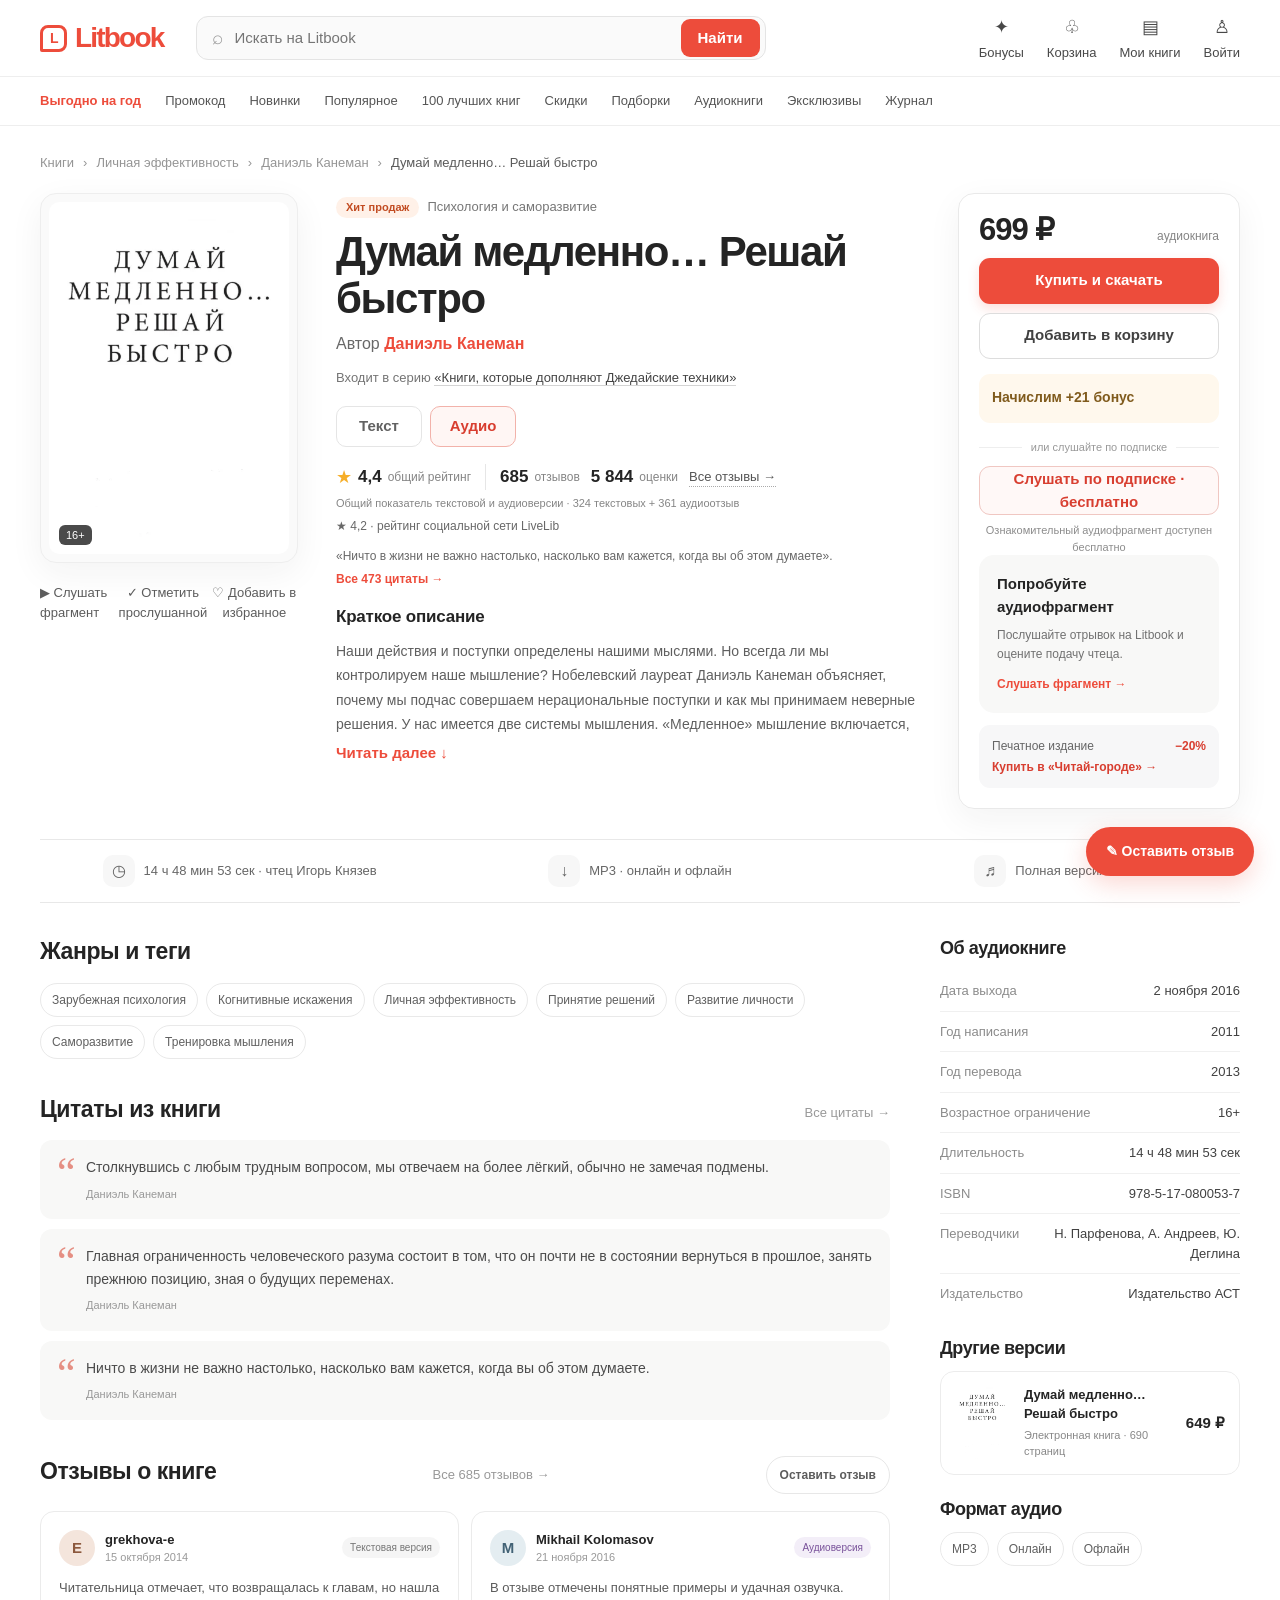
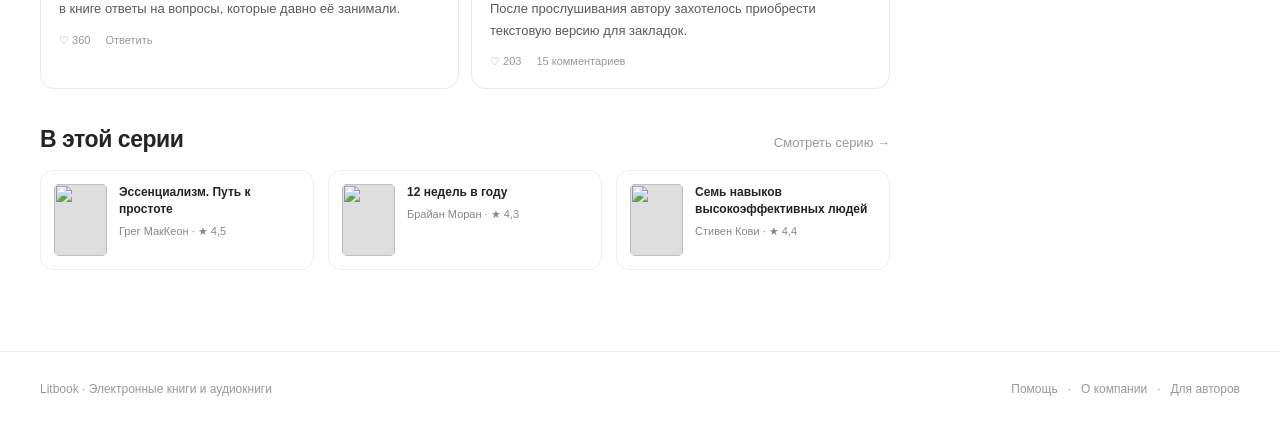
==== audiobook.html @ 92c844e2 "Add files via upload" ====
<!doctype html>
<html lang="ru">
<head>
  <meta charset="utf-8">
  <meta name="viewport" content="width=device-width, initial-scale=1">
  <meta name="theme-color" content="#fff">
  <meta name="robots" content="noindex, nofollow, noarchive, nosnippet, noimageindex">
  <meta name="googlebot" content="noindex, nofollow, noarchive, nosnippet, noimageindex">
  <link rel="stylesheet" href="review-modal.css">
  <script src="review-modal.js" defer></script>
  <title>Думай медленно… Решай быстро — аудиокнига</title>
  <style>
    :root {
      --ink: #242424;
      --muted: #777b80;
      --line: #e8e8e8;
      --soft: #f6f6f5;
      --red: #ed4c3b;
      --red-dark: #d83e30;
      --green: #37845d;
      --radius: 18px;
      --shadow: 0 10px 34px rgba(32, 35, 38, .055);
    }
    * { box-sizing: border-box; }
    html { scroll-behavior: smooth; }
    body {
      margin: 0;
      background: #fff;
      color: var(--ink);
      font-family: Inter, -apple-system, BlinkMacSystemFont, "Segoe UI", Roboto, Arial, sans-serif;
      font-size: 15px;
      line-height: 1.5;
    }
    button, input { font: inherit; }
    button { cursor: pointer; }
    a { color: inherit; text-decoration: none; }
    .container { width: min(1200px, calc(100% - 48px)); margin: 0 auto; }
    .topbar { border-bottom: 1px solid #eee; background: #fff; }
    .topbar-inner { height: 76px; display: flex; align-items: center; gap: 32px; }
    .brand { display: inline-flex; align-items: center; gap: 8px; color: var(--red); font-size: 28px; font-weight: 800; letter-spacing: -1.8px; }
    .brand-mark { width: 27px; height: 27px; border: 3px solid currentColor; border-radius: 8px 8px 8px 2px; display: inline-grid; place-items: center; font-size: 14px; line-height: 1; }
    .search { flex: 1; display: flex; align-items: center; max-width: 570px; height: 44px; border: 1px solid #e4e4e4; border-radius: 12px; background: #fafafa; padding: 0 5px 0 15px; color: #9a9a9a; }
    .search .glass { font-size: 19px; margin-right: 10px; }
    .search input { flex: 1; min-width: 0; border: 0; outline: 0; background: transparent; color: var(--ink); }
    .search button { border: 0; border-radius: 9px; background: var(--red); color: white; font-weight: 650; padding: 8px 17px; }
    .header-actions { margin-left: auto; display: flex; align-items: center; gap: 23px; white-space: nowrap; }
    .head-link { color: #484848; font-size: 13px; display: grid; justify-items: center; gap: 2px; }
    .head-link span:first-child { font-size: 18px; }
    .nav-wrap { border-bottom: 1px solid #eee; }
    .nav { min-height: 48px; display: flex; align-items: center; gap: 24px; overflow-x: auto; white-space: nowrap; scrollbar-width: none; color: #555; font-size: 13px; }
    .nav::-webkit-scrollbar { display: none; }
    .nav a:first-child { color: var(--red); font-weight: 650; }
    .breadcrumbs { display: flex; gap: 9px; align-items: center; margin: 27px 0 20px; color: #959595; font-size: 13px; }
    .breadcrumbs a:hover, .author-link:hover { color: var(--red); }
    .breadcrumbs .current { color: #5b5b5b; overflow: hidden; text-overflow: ellipsis; white-space: nowrap; }
    .hero { display: grid; grid-template-columns: 258px minmax(0, 1fr) 282px; align-items: start; gap: 38px; }
    .cover-frame { position: relative; padding: 8px; border: 1px solid #eee; border-radius: 16px; background: #fafafa; box-shadow: var(--shadow); }
    .cover-frame img { display: block; width: 100%; aspect-ratio: 0.68; object-fit: cover; border-radius: 10px; background: linear-gradient(145deg, #7b713e, #d4cdb0 46%, #553a21); }
    .cover-age { position: absolute; left: 18px; bottom: 17px; border-radius: 6px; background: rgba(24,24,24,.78); color: #fff; padding: 2px 7px; font-size: 11px; }
    .cover-actions { display: flex; justify-content: space-between; margin-top: 14px; }
    .text-action { border: 0; background: transparent; color: #5d5d5d; padding: 6px 0; font-size: 13px; }
    .text-action:hover { color: var(--red); }
    .eyebrow { display: flex; align-items: center; gap: 8px; color: #777; font-size: 13px; margin: 4px 0 10px; }
    .badge { display: inline-flex; align-items: center; border-radius: 999px; padding: 4px 10px; font-size: 11px; line-height: 1.2; font-weight: 700; }
    .badge.hot { color: #c24c22; background: #fff1e8; }
    h1 { margin: 0 0 9px; max-width: 620px; font-size: clamp(30px, 3.3vw, 42px); line-height: 1.13; letter-spacing: -1.4px; font-weight: 750; }
    .author-line { margin-bottom: 12px; color: #686868; font-size: 16px; }
    .author-link { color: var(--red); font-weight: 600; }
    .author-link-button { border:0; padding:0; background:transparent; color:var(--red); font:inherit; font-weight:600; cursor:pointer; }
    .author-link-button:hover { text-decoration:underline; }
    .series { color: #747474; font-size: 13px; }
    .series a { color: #444; border-bottom: 1px solid #d4d4d4; }
    .formats { display: flex; gap: 8px; margin: 19px 0 17px; }
    .format { min-width: 86px; padding: 8px 15px; border: 1px solid #e5e5e5; border-radius: 10px; background: #fff; color: #626262; text-align: center; font-weight: 600; }
    .format.active { border-color: #f2b2aa; background: #fff6f4; color: var(--red-dark); }
    .ratings { display: flex; align-items: center; flex-wrap: wrap; gap: 11px; }
    .combined-rating-note { flex-basis: 100%; margin-top: -7px; color: #858585; font-size: 11px; }
    .social-rating-line { flex-basis: 100%; margin-top: -5px; color: #686868; font-size: 12px; }
    .quote-teaser { display:flex; flex-wrap:wrap; align-items:baseline; gap:5px 11px; margin-top:12px; color:#686868; font-size:12px; }
    .quote-teaser a { color:var(--red); font-weight:700; white-space:nowrap; }
    .print-offer { margin-top:12px; padding:12px 13px; border-radius:11px; background:#f7f7f8; display:grid; grid-template-columns:1fr auto; gap:3px 9px; align-items:center; }
    .print-offer strong { color:var(--red-dark); font-size:12px; }
    .print-offer span { color:#666; font-size:12px; }
    .print-offer a { grid-column:1/-1; color:var(--red-dark); font-size:12px; font-weight:700; }
    .rating { display: inline-flex; align-items: center; gap: 6px; }
    .star { color: #f6ae29; font-size: 18px; }
    .rating strong { font-size: 17px; }
    .rating small, .rating-muted { color: #858585; font-size: 12px; }
    .rating-separator { width: 1px; height: 26px; background: #e6e6e6; margin: 0 3px; }
    .review-link { color: #555; font-size: 13px; border-bottom: 1px dotted #aaa; }
    .description { margin: 25px 0 0; color: #5f5f5f; font-size: 14px; line-height: 1.72; }
    .brief-heading { margin: 18px 0 -13px; font-size: 17px; letter-spacing: -.2px; }
    .read-more { display: inline-block; margin-top: 6px; color: var(--red); border: 0; background: transparent; padding: 0; font-weight: 650; }
    .buy-card { border: 1px solid #e9e9e9; border-radius: 16px; padding: 20px; box-shadow: var(--shadow); }
    .price-row { display: flex; justify-content: space-between; align-items: baseline; margin-bottom: 13px; }
    .price { font-size: 31px; line-height: 1; font-weight: 750; letter-spacing: -1px; }
    .old-price { color: #aaa; font-size: 14px; text-decoration: line-through; }
    .primary-btn, .secondary-btn, .sub-btn { width: 100%; border-radius: 11px; min-height: 46px; font-weight: 700; }
    .primary-btn { border: 0; background: var(--red); color: #fff; box-shadow: 0 5px 12px rgba(237,76,59,.18); }
    .primary-btn:hover { background: var(--red-dark); }
    .secondary-btn { margin-top: 9px; border: 1px solid #ddd; color: #414141; background: #fff; }
    .secondary-btn:hover { border-color: #aaa; }
    .bonus-note { margin-top: 15px; padding: 13px; border-radius: 11px; background: #fff8ed; color: #6d5733; font-size: 12px; line-height: 1.45; }
    .bonus-note strong { display: block; color: #805b1d; font-size: 14px; margin-bottom: 3px; }
    .sub-divider { display: flex; align-items: center; gap: 9px; margin: 16px 0 11px; color: #999; font-size: 11px; }
    .sub-divider::before, .sub-divider::after { content: ""; height: 1px; flex: 1; background: #eee; }
    .sub-btn { border: 1px solid #f0c7c2; color: var(--red-dark); background: #fff8f7; }
    .sub-caption { margin: 7px 0 0; text-align: center; font-size: 11px; color: #8d8d8d; }
    .feature-strip { display: grid; grid-template-columns: repeat(4, 1fr); gap: 1px; margin: 30px 0 34px; padding: 15px 0; border-top: 1px solid var(--line); border-bottom: 1px solid var(--line); }
    .feature-strip { grid-template-columns: repeat(3, 1fr); }
    .feature { display: flex; align-items: center; justify-content: center; gap: 9px; color: #666; font-size: 13px; }
    .feature-icon { display: grid; place-items: center; width: 32px; height: 32px; border-radius: 10px; background: #f7f7f7; color: #636363; font-size: 16px; }
    .main-grid { display: grid; grid-template-columns: minmax(0, 1fr) 300px; gap: 50px; align-items: start; }
    .section { margin-bottom: 36px; }
    .section-heading { display: flex; align-items: baseline; justify-content: space-between; margin: 0 0 17px; }
    h2 { margin: 0; font-size: 23px; letter-spacing: -.45px; line-height: 1.25; }
    .section-sub { color: #999; font-size: 13px; }
    .about-card { padding: 23px 25px; border: 1px solid #eee; border-radius: var(--radius); background: #fff; }
    .about-card p { margin: 0; color: #565656; line-height: 1.72; }
    .about-card .intro { color: #313131; font-size: 16px; font-weight: 600; margin-bottom: 10px; }
    .metadata { margin: 0; }
    .metadata-row { display: grid; grid-template-columns: 145px 1fr; gap: 12px; padding: 10px 0; border-bottom: 1px solid #f0f0f0; }
    .metadata-row:last-child { border-bottom: 0; }
    .metadata dt { color: #8b8b8b; font-size: 13px; }
    .metadata dd { margin: 0; color: #414141; font-size: 13px; }
    .tag-list { display: flex; flex-wrap: wrap; gap: 8px; }
    .tag { padding: 7px 11px; border: 1px solid #e9e9e9; border-radius: 999px; color: #606060; font-size: 12px; background: #fff; }
    .tag:hover { border-color: #f2b2aa; color: var(--red-dark); }
    .quote-list { display: grid; gap: 10px; }
    .quote { position: relative; margin: 0; padding: 16px 18px 16px 46px; border-radius: 12px; background: #f8f8f7; color: #4b4b4b; font-size: 14px; line-height: 1.6; }
    .quote::before { content: "“"; position: absolute; left: 17px; top: 8px; color: #e58f83; font: 42px Georgia, serif; }
    .quote cite { display: block; margin-top: 7px; color: #999; font-size: 11px; font-style: normal; }
    .version-card { display: flex; gap: 15px; align-items: center; padding: 14px; border: 1px solid #ececec; border-radius: 14px; }
    a.version-card:hover { border-color: #f2b2aa; }
    .mini-cover { width: 54px; height: 72px; border-radius: 6px; object-fit: cover; background: #ccc; }
    .version-content { flex: 1; }
    .version-content strong { display: block; font-size: 13px; line-height: 1.4; }
    .version-content small { display: block; margin-top: 4px; color: #888; font-size: 11px; }
    .version-price { font-weight: 700; white-space: nowrap; }
    .review-card { padding: 18px; border: 1px solid #ebebeb; border-radius: 14px; background: #fff; }
    .review-head { display: flex; align-items: center; gap: 10px; margin-bottom: 11px; }
    .avatar { display: grid; place-items: center; width: 36px; height: 36px; border-radius: 50%; background: #f4e5dc; color: #8c583d; font-weight: 700; }
    .reviewer { font-size: 13px; font-weight: 650; }
    .review-date { color: #999; font-size: 11px; }
    .review-stars { margin-left: auto; color: #f3aa29; letter-spacing: 1px; font-size: 12px; }
    .preview-format { margin-left: auto; padding: 3px 8px; border-radius: 999px; background: #f5f5f5; color: #777; font-size: 10px; white-space: nowrap; }
    .preview-format.audio { background: #f3eef8; color: #79529a; }
    .review-card p { margin: 0; color: #5b5b5b; font-size: 13px; line-height: 1.65; }
    .review-footer { display: flex; gap: 15px; margin-top: 12px; color: #999; font-size: 11px; }
    .reviews-grid { display: grid; grid-template-columns: repeat(2, 1fr); gap: 12px; }
    .side-panel { position: sticky; top: 18px; }
    .side-panel .section { margin-bottom: 23px; }
    .side-panel h2 { font-size: 18px; margin-bottom: 12px; }
    .side-panel .metadata-row { grid-template-columns: 1fr auto; gap: 6px; }
    .side-panel .metadata dd { text-align: right; }
    .read-card { padding: 18px; border-radius: 15px; background: #f8f8f7; }
    .read-card h3 { margin: 0 0 8px; font-size: 15px; }
    .read-card p { margin: 0; color: #717171; font-size: 12px; line-height: 1.55; }
    .read-card .small-button { display: inline-block; margin-top: 12px; color: var(--red); font-size: 12px; font-weight: 700; }
    .related-row { display: grid; grid-template-columns: repeat(3, 1fr); gap: 14px; }
    .related-book { display: flex; gap: 12px; padding: 13px; border: 1px solid #eee; border-radius: 13px; }
    .related-book img { width: 53px; height: 72px; border-radius: 5px; object-fit: cover; background: #ddd; }
    .related-book strong { display: block; font-size: 12px; line-height: 1.4; }
    .related-book small { display: block; margin-top: 5px; color: #888; font-size: 11px; }
    .footer { margin-top: 45px; padding: 28px 0; border-top: 1px solid #eee; color: #999; font-size: 12px; }
    .footer-inner { display: flex; justify-content: space-between; gap: 16px; }
    .toast { position: fixed; z-index: 5; left: 50%; bottom: 22px; transform: translate(-50%, 20px); opacity: 0; pointer-events: none; background: #242424; color: #fff; padding: 11px 16px; border-radius: 10px; box-shadow: var(--shadow); transition: .22s ease; font-size: 13px; }
    .toast.show { transform: translate(-50%, 0); opacity: 1; }
    @media (max-width: 980px) {
      .container { width: min(100% - 32px, 760px); }
      .topbar-inner { gap: 18px; }
      .header-actions { gap: 14px; }
      .head-link span:last-child { display: none; }
      .hero { grid-template-columns: 220px minmax(0, 1fr); gap: 26px; }
      .buy-card { grid-column: 2; display: grid; grid-template-columns: 1fr 1fr; gap: 8px 14px; align-items: center; }
      .price-row { margin: 0; }
      .primary-btn, .secondary-btn { margin: 0; }
      .bonus-note, .sub-divider, .sub-btn, .sub-caption { grid-column: 1 / -1; }
      .main-grid { grid-template-columns: minmax(0, 1fr) 250px; gap: 25px; }
    }
    @media (max-width: 680px) {
      .container { width: calc(100% - 32px); }
      .topbar-inner { height: 64px; gap: 14px; }
      .brand { font-size: 24px; }
      .brand-mark { width: 24px; height: 24px; }
      .search { height: 39px; padding-left: 10px; }
      .search input { width: 60px; font-size: 12px; }
      .search button { padding: 7px 10px; font-size: 12px; }
      .header-actions { gap: 12px; }
      .head-link span:first-child { font-size: 16px; }
      .nav { gap: 20px; min-height: 42px; }
      .breadcrumbs { margin: 19px 0 16px; font-size: 11px; }
      .hero { grid-template-columns: 110px minmax(0, 1fr); gap: 17px; }
      .cover-frame { padding: 4px; border-radius: 10px; }
      .cover-frame img { border-radius: 6px; }
      .cover-age { left: 8px; bottom: 8px; font-size: 9px; padding: 1px 5px; }
      .cover-actions { flex-direction: column; align-items: flex-start; margin-top: 6px; }
      .text-action { font-size: 11px; padding: 3px 0; }
      .eyebrow { font-size: 11px; margin-top: 0; margin-bottom: 7px; }
      .badge { font-size: 9px; padding: 4px 7px; }
      h1 { font-size: 25px; letter-spacing: -.7px; }
      .author-line { font-size: 13px; margin-bottom: 7px; }
      .series { font-size: 11px; }
      .formats { margin: 11px 0; }
      .format { min-width: 64px; padding: 6px 10px; font-size: 12px; }
      .ratings { gap: 7px; }
      .rating { gap: 3px; }
      .rating strong { font-size: 14px; }
      .rating small { font-size: 10px; }
      .star { font-size: 14px; }
      .rating-separator { height: 19px; }
      .review-link { font-size: 10px; }
      .description { grid-column: 1 / -1; margin-top: 17px; font-size: 13px; }
      .buy-card { grid-column: 1 / -1; display: block; padding: 16px; }
      .price-row { margin-bottom: 13px; }
      .primary-btn { width: 100%; }
      .secondary-btn { width: 100%; margin-top: 9px; }
      .bonus-note { margin-top: 12px; }
      .feature-strip { grid-template-columns: repeat(2, 1fr); gap: 13px 5px; margin: 23px 0 27px; padding: 14px 0; }
      .feature { justify-content: flex-start; font-size: 11px; }
      .feature-icon { width: 28px; height: 28px; font-size: 14px; }
      .main-grid { display: flex; flex-direction: column; gap: 0; }
      .side-panel { position: static; display: contents; }
      .section { margin-bottom: 27px; }
      .section-heading { margin-bottom: 12px; }
      h2 { font-size: 20px; }
      .about-card { padding: 17px; }
      .about-card .intro { font-size: 14px; }
      .about-card p { font-size: 13px; }
      .metadata-row { grid-template-columns: 118px 1fr; }
      .metadata-row dt, .metadata-row dd { font-size: 12px; }
      .reviews-grid { grid-template-columns: 1fr; }
      .related-row { grid-template-columns: 1fr; }
      .footer-inner { flex-direction: column; }
    }
  </style>
</head>
<body>
  <header class="topbar">
    <div class="container topbar-inner">
      <a class="brand" href="#top" aria-label="Litbook"><span class="brand-mark">L</span>Litbook</a>
      <form class="search" role="search" onsubmit="event.preventDefault(); showToast('Поиск по книгам');">
        <span class="glass" aria-hidden="true">⌕</span>
        <input type="search" aria-label="Искать книги" placeholder="Искать на Litbook">
        <button type="submit">Найти</button>
      </form>
      <div class="header-actions">
        <a class="head-link" href="#bonuses"><span>✦</span><span>Бонусы</span></a>
        <a class="head-link" href="#buy"><span>♧</span><span>Корзина</span></a>
        <a class="head-link" href="#top"><span>▤</span><span>Мои книги</span></a>
        <a class="head-link" href="#top"><span>♙</span><span>Войти</span></a>
      </div>
    </div>
  </header>
  <div class="nav-wrap">
    <nav class="container nav" aria-label="Основное меню">
      <a href="#top">Выгодно на год</a><a href="#top">Промокод</a><a href="#top">Новинки</a><a href="#top">Популярное</a><a href="#top">100 лучших книг</a><a href="#top">Скидки</a><a href="#top">Подборки</a><a href="#top">Аудиокниги</a><a href="#top">Эксклюзивы</a><a href="#top">Журнал</a>
    </nav>
  </div>

  <main class="container" id="top">
    <nav class="breadcrumbs" aria-label="Хлебные крошки">
      <a href="#top">Книги</a><span>›</span><a href="#genres">Личная эффективность</a><span>›</span><a href="#author">Даниэль Канеман</a><span>›</span><span class="current">Думай медленно… Решай быстро</span>
    </nav>

    <section class="hero" aria-labelledby="book-title">
      <div>
        <div class="cover-frame">
          <img src="book.webp" alt="Обложка книги «Думай медленно… Решай быстро»">
          <span class="cover-age">16+</span>
        </div>
        <div class="cover-actions">
          <a class="text-action" href="https://www.litres.ru/audiobook/daniel-kaneman/dumay-medlenno-reshay-bystro-21636519/">▶ Слушать фрагмент</a>
          <button class="text-action" data-toast="Книга отмечена как прослушанная">✓ Отметить прослушанной</button>
          <button class="text-action wishlist" aria-pressed="false">♡ Добавить в избранное</button>
        </div>
      </div>

      <div class="book-info">
        <div class="eyebrow"><span class="badge hot">Хит продаж</span><span>Психология и саморазвитие</span></div>
        <h1 id="book-title">Думай медленно… Решай быстро</h1>
        <div class="author-line" id="author">Автор <button class="author-link-button" type="button" data-toast="Даниэль Канеман — автор книги">Даниэль Канеман</button></div>
        <div class="series">Входит в серию <a href="#series">«Книги, которые дополняют Джедайские техники»</a></div>
        <div class="formats" aria-label="Формат книги">
          <a class="format" href="index.html">Текст</a>
          <a class="format active" href="audiobook.html" aria-current="page">Аудио</a>
        </div>
        <div class="ratings">
          <span class="rating"><span class="star">★</span><strong>4,4</strong><small>общий рейтинг</small></span>
          <span class="rating-separator"></span>
          <span class="rating"><strong>685</strong><small>отзывов</small></span>
          <span class="rating"><strong>5 844</strong><small>оценки</small></span>
          <a class="review-link" href="reviews.html">Все отзывы →</a>
          <span class="combined-rating-note">Общий показатель текстовой и аудиоверсии · 324 текстовых + 361 аудиоотзыв</span>
          <span class="social-rating-line">★ 4,2 · рейтинг социальной сети LiveLib</span>
        </div>
        <div class="quote-teaser"><span>«Ничто в жизни не важно настолько, насколько вам кажется, когда вы об этом думаете».</span><a href="#quotes">Все 473 цитаты →</a></div>
        <h2 class="brief-heading" id="about">Краткое описание</h2>
        <p class="description" id="description">Наши действия и поступки определены нашими мыслями. Но всегда ли мы контролируем наше мышление? Нобелевский лауреат Даниэль Канеман объясняет, почему мы подчас совершаем нерациональные поступки и как мы принимаем неверные решения. У нас имеется две системы мышления. «Медленное» мышление включается, когда мы решаем задачу или выбираем товар в магазине. Обычно нам кажется, что мы уверенно контролируем эти процессы, но за пределами сознания постоянно работает «быстрое» мышление — автоматическое, мгновенное и неосознаваемое…</p>
        <button class="read-more" id="expand-description">Читать далее ↓</button>
      </div>

      <aside class="buy-card" id="buy" aria-label="Купить аудиокнигу">
        <div class="price-row"><span class="price">699 ₽</span><span class="rating-muted">аудиокнига</span></div>
        <button class="primary-btn" data-toast="Аудиокнига добавлена в ваши покупки">Купить и скачать</button>
        <button class="secondary-btn" data-toast="Книга добавлена в корзину">Добавить в корзину</button>
        <div class="bonus-note" id="bonuses"><strong>Начислим +21 бонус</strong></div>
        <div class="sub-divider">или слушайте по подписке</div>
        <button class="sub-btn" data-toast="Откройте каталог аудиокниг по подписке">Слушать по подписке · бесплатно</button>
        <p class="sub-caption">Ознакомительный аудиофрагмент доступен бесплатно</p>
        <div class="read-card">
          <h3>Попробуйте аудиофрагмент</h3>
          <p>Послушайте отрывок на Litbook и оцените подачу чтеца.</p>
          <a class="small-button" href="https://www.litres.ru/audiobook/daniel-kaneman/dumay-medlenno-reshay-bystro-21636519/">Слушать фрагмент →</a>
        </div>
        <div class="print-offer"><span>Печатное издание</span><strong>−20%</strong><a href="https://www.chitai-gorod.ru/product/dumay-medlenno-reshay-bystro-2392784" target="_blank" rel="noopener noreferrer">Купить в «Читай-городе» →</a></div>
      </aside>
    </section>

    <div class="feature-strip" aria-label="Информация о книге">
      <div class="feature"><span class="feature-icon">◷</span><span>14 ч 48 мин 53 сек · чтец Игорь Князев</span></div>
      <div class="feature"><span class="feature-icon">↓</span><span>MP3 · онлайн и офлайн</span></div>
      <div class="feature"><span class="feature-icon">♬</span><span>Полная версия</span></div>
    </div>

    <div class="main-grid">
      <div class="content-column">
        <section class="section" id="genres">
          <div class="section-heading"><h2>Жанры и теги</h2></div>
          <div class="tag-list">
            <a class="tag" href="#genres">Зарубежная психология</a><a class="tag" href="#genres">Когнитивные искажения</a><a class="tag" href="#genres">Личная эффективность</a><a class="tag" href="#genres">Принятие решений</a><a class="tag" href="#genres">Развитие личности</a><a class="tag" href="#genres">Саморазвитие</a><a class="tag" href="#genres">Тренировка мышления</a>
          </div>
        </section>

        <section class="section" id="quotes">
          <div class="section-heading"><h2>Цитаты из книги</h2><a class="section-sub" href="#quotes">Все цитаты →</a></div>
          <div class="quote-list">
            <blockquote class="quote">Столкнувшись с любым трудным вопросом, мы отвечаем на более лёгкий, обычно не замечая подмены.<cite>Даниэль Канеман</cite></blockquote>
            <blockquote class="quote">Главная ограниченность человеческого разума состоит в том, что он почти не в состоянии вернуться в прошлое, занять прежнюю позицию, зная о будущих переменах.<cite>Даниэль Канеман</cite></blockquote>
            <blockquote class="quote">Ничто в жизни не важно настолько, насколько вам кажется, когда вы об этом думаете.<cite>Даниэль Канеман</cite></blockquote>
          </div>
        </section>

        <section class="section" id="reviews">
          <div class="section-heading"><h2>Отзывы о книге</h2><a class="section-sub" href="reviews.html">Все 685 отзывов →</a><button class="review-inline-trigger" type="button" data-review-open>Оставить отзыв</button></div>
          <div class="reviews-grid">
            <article class="review-card">
              <div class="review-head"><span class="avatar">Е</span><div><div class="reviewer">grekhova-e</div><div class="review-date">15 октября 2014</div></div><span class="preview-format">Текстовая версия</span></div>
              <p>Читательница отмечает, что возвращалась к главам, но нашла в книге ответы на вопросы, которые давно её занимали.</p>
              <div class="review-footer"><span>♡ 360</span><span>Ответить</span></div>
            </article>
            <article class="review-card">
              <div class="review-head"><span class="avatar" style="background:#e4edf1;color:#426275">М</span><div><div class="reviewer">Mikhail Kolomasov</div><div class="review-date">21 ноября 2016</div></div><span class="preview-format audio">Аудиоверсия</span></div>
              <p>В отзыве отмечены понятные примеры и удачная озвучка. После прослушивания автору захотелось приобрести текстовую версию для закладок.</p>
              <div class="review-footer"><span>♡ 203</span><span>15 комментариев</span></div>
            </article>
          </div>
        </section>

        <section class="section" id="series">
          <div class="section-heading"><h2>В этой серии</h2><a class="section-sub" href="#series">Смотреть серию →</a></div>
          <div class="related-row">
            <article class="related-book"><img src="https://cdn.litres.ru/pub/c/cover_415/6444517" alt=""><div><strong>Эссенциализм. Путь к простоте</strong><small>Грег МакКеон · ★ 4,5</small></div></article>
            <article class="related-book"><img src="https://cdn.litres.ru/pub/c/cover_415/6444517" alt=""><div><strong>12 недель в году</strong><small>Брайан Моран · ★ 4,3</small></div></article>
            <article class="related-book"><img src="https://cdn.litres.ru/pub/c/cover_415/6444517" alt=""><div><strong>Семь навыков высокоэффективных людей</strong><small>Стивен Кови · ★ 4,4</small></div></article>
          </div>
        </section>
      </div>

      <aside class="side-panel">
        <section class="section">
          <h2>Об аудиокниге</h2>
          <dl class="metadata">
            <div class="metadata-row"><dt>Дата выхода</dt><dd>2 ноября 2016</dd></div>
            <div class="metadata-row"><dt>Год написания</dt><dd>2011</dd></div>
            <div class="metadata-row"><dt>Год перевода</dt><dd>2013</dd></div>
            <div class="metadata-row"><dt>Возрастное ограничение</dt><dd>16+</dd></div>
            <div class="metadata-row"><dt>Длительность</dt><dd>14 ч 48 мин 53 сек</dd></div>
            <div class="metadata-row"><dt>ISBN</dt><dd>978-5-17-080053-7</dd></div>
            <div class="metadata-row"><dt>Переводчики</dt><dd>Н. Парфенова, А. Андреев, Ю. Деглина</dd></div>
            <div class="metadata-row"><dt>Издательство</dt><dd>Издательство АСТ</dd></div>
          </dl>
        </section>
        <section class="section">
          <h2>Другие версии</h2>
          <a class="version-card" href="index.html">
            <img class="mini-cover" src="book.webp" alt="">
            <div class="version-content"><strong>Думай медленно… Решай быстро</strong><small>Электронная книга · 690 страниц</small></div>
            <span class="version-price">649 ₽</span>
          </a>
        </section>
        <section class="section">
          <h2>Формат аудио</h2>
          <div class="tag-list"><span class="tag">MP3</span><span class="tag">Онлайн</span><span class="tag">Офлайн</span></div>
        </section>
      </aside>
    </div>
  </main>
  <footer class="footer"><div class="container footer-inner"><span>Litbook · Электронные книги и аудиокниги</span><span>Помощь&nbsp;&nbsp; · &nbsp;&nbsp;О компании&nbsp;&nbsp; · &nbsp;&nbsp;Для авторов</span></div></footer>
  <div class="toast" id="toast" role="status" aria-live="polite"></div>
  <script>
    const toast = document.getElementById('toast');
    let toastTimer;
    function showToast(message) {
      toast.textContent = message;
      toast.classList.add('show');
      clearTimeout(toastTimer);
      toastTimer = setTimeout(() => toast.classList.remove('show'), 2200);
    }
    document.querySelectorAll('[data-toast]').forEach(button => {
      button.addEventListener('click', () => showToast(button.dataset.toast));
    });
    document.querySelector('.wishlist').addEventListener('click', event => {
      const button = event.currentTarget;
      const saved = button.getAttribute('aria-pressed') !== 'true';
      button.setAttribute('aria-pressed', String(saved));
      button.textContent = saved ? '♥ В избранном' : '♡ Добавить в избранное';
      showToast(saved ? 'Книга добавлена в избранное' : 'Книга удалена из избранного');
    });
    document.getElementById('expand-description').addEventListener('click', event => {
      const expanded = event.currentTarget.dataset.expanded === 'true';
      event.currentTarget.dataset.expanded = String(!expanded);
      event.currentTarget.textContent = expanded ? 'Читать далее ↓' : 'Свернуть ↑';
      document.getElementById('description').style.maxHeight = expanded ? '6.9em' : 'none';
      document.getElementById('description').style.overflow = expanded ? 'hidden' : 'visible';
    });
    document.getElementById('description').style.maxHeight = '6.9em';
    document.getElementById('description').style.overflow = 'hidden';
  </script>
</body>
</html>
---- review-modal.css ----
.review-launcher{position:fixed;z-index:20;right:26px;bottom:24px;border:0;border-radius:999px;background:#ed4c3b;color:#fff;padding:14px 20px;font:inherit;font-size:14px;font-weight:700;box-shadow:0 8px 24px #ed4c3b38;cursor:pointer}
.review-launcher:hover{background:#d83e30;transform:translateY(-1px)}
.review-inline-trigger{border:1px solid #e7e7e7;border-radius:999px;background:#fff;color:#5c5c5c;padding:9px 13px;font:inherit;font-size:12px;font-weight:650;cursor:pointer;white-space:nowrap}
.review-inline-trigger:hover{background:#fff5f3}
.review-dialog{width:min(760px,calc(100% - 28px));max-width:none;max-height:min(92vh,960px);padding:0;border:0;border-radius:24px;background:#fff;color:#242424;box-shadow:0 24px 80px #0003;overflow:auto}
.review-dialog::backdrop{background:rgba(25,27,32,.42);backdrop-filter:blur(2px)}
.review-modal-inner{padding:30px 32px 26px}
.review-modal-head{display:flex;align-items:center;justify-content:space-between;gap:16px;margin-bottom:19px}
.review-modal-head h2{margin:0;font-size:27px;line-height:1.2;letter-spacing:-.6px}
.review-close{display:grid;place-items:center;width:38px;height:38px;border:0;border-radius:50%;background:transparent;color:#8e929a;font-size:29px;line-height:1;cursor:pointer}
.review-close:hover{background:#f4f4f5;color:#333}
.review-product{display:flex;align-items:center;gap:14px;margin-bottom:22px;font-size:16px;line-height:1.35}
.review-product img{width:58px;height:86px;object-fit:cover;border-radius:6px;background:#eee}
.review-product small{display:block;margin-top:5px;color:#888;font-size:12px}
.review-format-choice{display:flex;gap:8px;margin:-8px 0 18px}
.review-format-choice label{cursor:pointer}
.review-format-choice input{position:absolute;opacity:0;pointer-events:none}
.review-format-choice span{display:block;padding:7px 12px;border:1px solid #e5e5e5;border-radius:999px;color:#666;font-size:12px}
.review-format-choice input:checked+span{border-color:#ed4c3b;background:#fff5f3;color:#d83e30}
.review-stars-input{display:flex;justify-content:center;gap:8px;margin:8px 0 20px}
.review-stars-input button{border:0;background:none;padding:0;color:#e4e5e9;font-size:44px;line-height:1;cursor:pointer;transition:transform .12s,color .12s}
.review-stars-input button:hover,.review-stars-input button.selected{color:#ffc400}
.review-stars-input button:hover{transform:scale(1.08)}
.review-bonus{display:flex;align-items:center;gap:11px;margin:0 0 22px;padding:16px 19px;border-radius:999px;background:#f1f1f3;font-size:14px;font-weight:700}
.review-bonus-icon{display:grid;place-items:center;flex:0 0 24px;width:24px;height:24px;border-radius:50%;background:#ed1738;color:#fff;font-size:13px}
.review-field-label{display:block;margin:0 0 10px;font-size:17px;font-weight:750}
.review-upload{display:block;margin-bottom:22px}
.review-upload input{position:absolute;width:1px;height:1px;opacity:0;overflow:hidden}
.review-upload-grid{display:flex;gap:9px;overflow:auto;padding-bottom:3px}
.review-upload-button,.review-preview{display:grid;place-items:center;flex:0 0 112px;width:112px;height:112px;border-radius:22px;background:#f4f4f6}
.review-upload-button{border:2px dashed #e8e8eb;color:#333;font-size:27px;cursor:pointer}
.review-upload-button:hover{border-color:#ed4c3b;color:#ed4c3b}
.review-preview{position:relative;overflow:hidden;border:1px solid #eee;background:#fff}
.review-preview img{width:100%;height:100%;object-fit:cover}
.review-preview button{position:absolute;top:5px;right:5px;width:23px;height:23px;border:0;border-radius:50%;background:#222b;color:white;cursor:pointer}
.review-upload-note{margin:8px 0 0;color:#999;font-size:11px}
.review-textarea{width:100%;min-height:88px;resize:vertical;padding:15px 16px;border:0;border-radius:15px;background:#f3f3f5;color:#242424;font:inherit;outline:2px solid transparent}
.review-textarea:focus{outline-color:#f1b2ab}
.review-submit{width:100%;min-height:56px;margin-top:16px;border:0;border-radius:14px;background:#ff073b;color:#fff;font-size:17px;font-weight:750;cursor:pointer}
.review-submit:hover{background:#e90032}
.review-rules{margin:12px 6px 0;color:#92949b;text-align:center;font-size:11px;line-height:1.5}
.review-feedback{display:none;margin-top:13px;padding:11px 13px;border-radius:10px;background:#f1f7f2;color:#326a45;font-size:13px;text-align:center}
@media(max-width:560px){.review-launcher{right:14px;bottom:14px;padding:12px 16px}.review-modal-inner{padding:21px 18px}.review-modal-head h2{font-size:23px}.review-product{font-size:14px}.review-stars-input button{font-size:38px}.review-upload-button,.review-preview{flex-basis:82px;width:82px;height:92px;border-radius:17px}.review-bonus{border-radius:16px;padding:13px 14px;font-size:12px}.review-submit{min-height:50px;font-size:15px}}
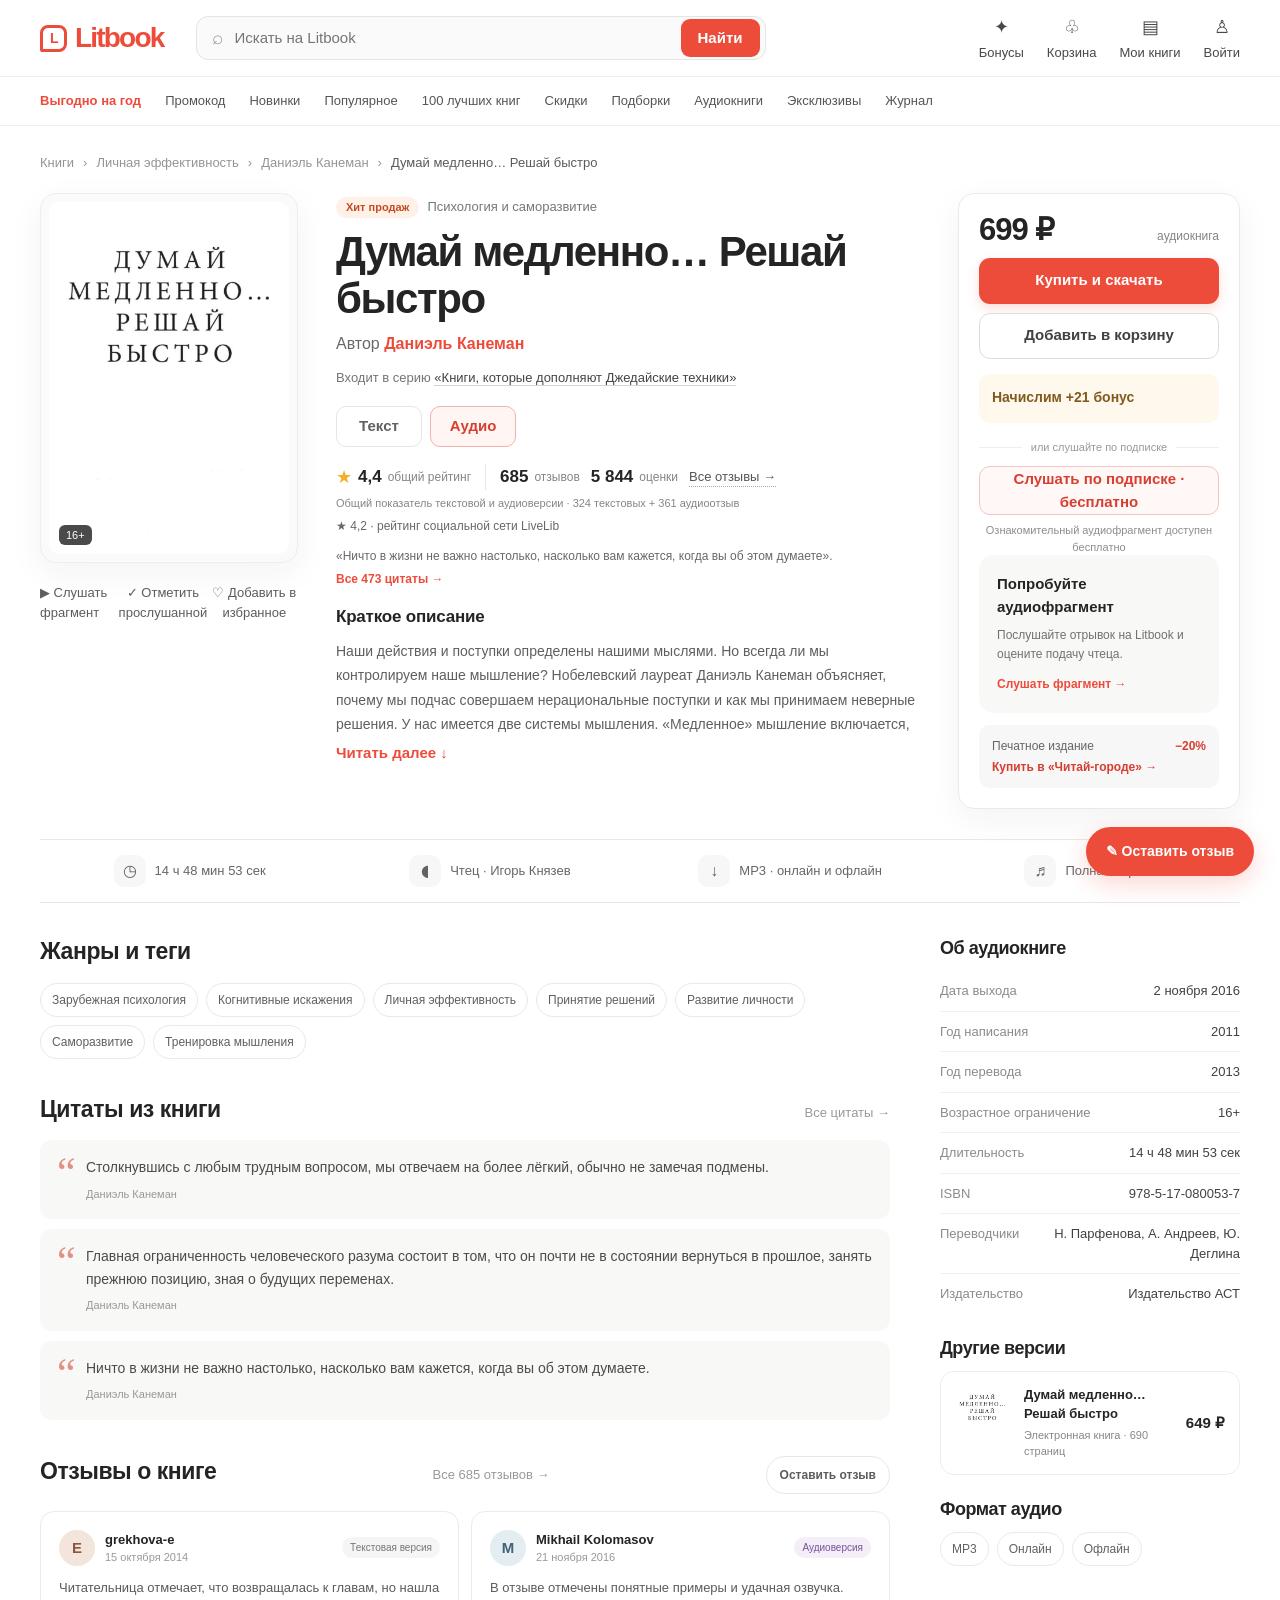
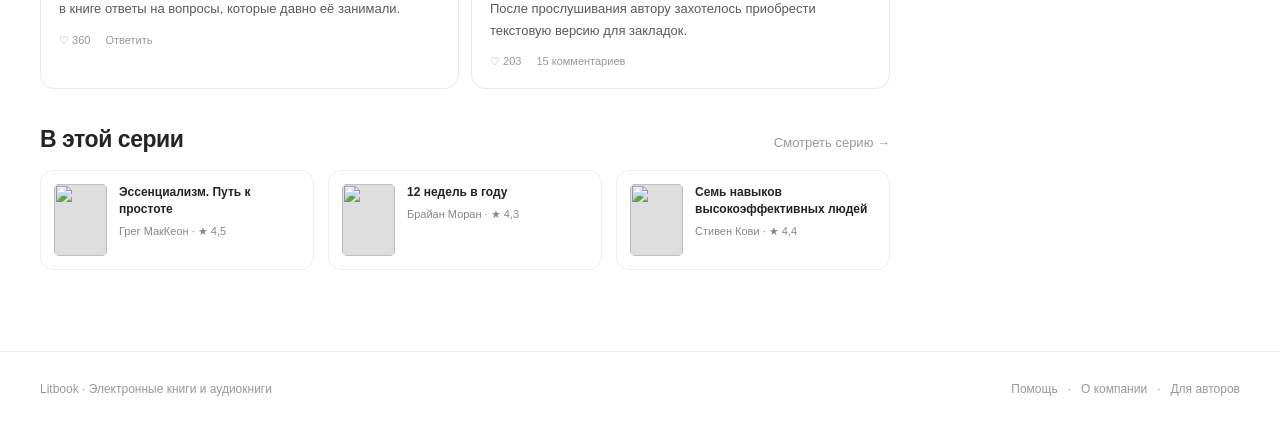
==== commit 73dde161: "Add files via upload" ====
--- a/audiobook.html
+++ b/audiobook.html
@@ -107,7 +107,7 @@
     .sub-btn { border: 1px solid #f0c7c2; color: var(--red-dark); background: #fff8f7; }
     .sub-caption { margin: 7px 0 0; text-align: center; font-size: 11px; color: #8d8d8d; }
     .feature-strip { display: grid; grid-template-columns: repeat(4, 1fr); gap: 1px; margin: 30px 0 34px; padding: 15px 0; border-top: 1px solid var(--line); border-bottom: 1px solid var(--line); }
-    .feature-strip { grid-template-columns: repeat(3, 1fr); }
+    .feature-strip { grid-template-columns: repeat(4, 1fr); }
     .feature { display: flex; align-items: center; justify-content: center; gap: 9px; color: #666; font-size: 13px; }
     .feature-icon { display: grid; place-items: center; width: 32px; height: 32px; border-radius: 10px; background: #f7f7f7; color: #636363; font-size: 16px; }
     .main-grid { display: grid; grid-template-columns: minmax(0, 1fr) 300px; gap: 50px; align-items: start; }
@@ -318,7 +318,8 @@
     </section>
 
     <div class="feature-strip" aria-label="Информация о книге">
-      <div class="feature"><span class="feature-icon">◷</span><span>14 ч 48 мин 53 сек · чтец Игорь Князев</span></div>
+      <div class="feature"><span class="feature-icon">◷</span><span>14 ч 48 мин 53 сек</span></div>
+      <div class="feature"><span class="feature-icon">◖</span><span>Чтец · Игорь Князев</span></div>
       <div class="feature"><span class="feature-icon">↓</span><span>MP3 · онлайн и офлайн</span></div>
       <div class="feature"><span class="feature-icon">♬</span><span>Полная версия</span></div>
     </div>
